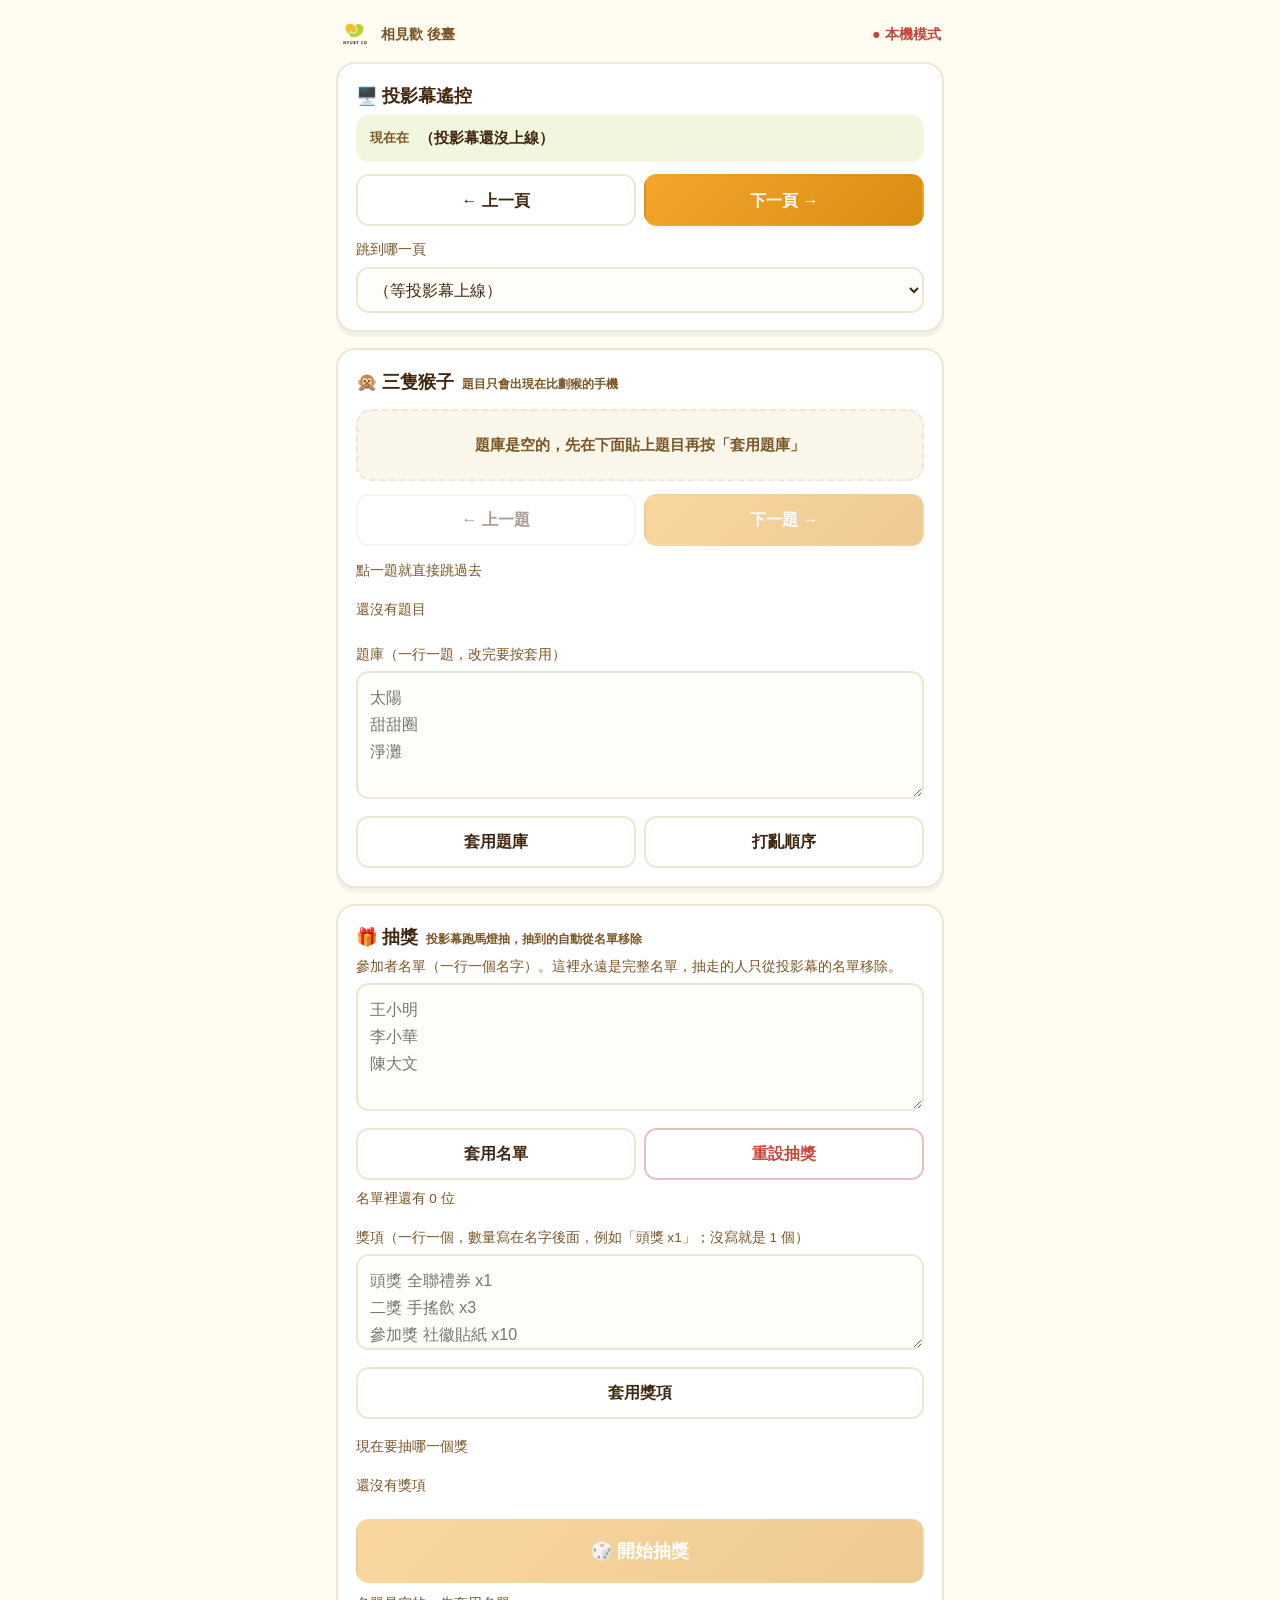
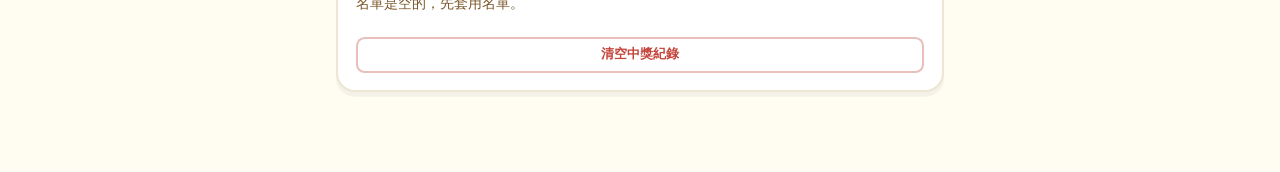
==== admin.html @ a70c1c54 "Add welcome party presentation site A four-part web presentation for the NTUST CDVC welcome party, d" ====
<!DOCTYPE html>
<html lang="zh-Hant">
<head>
<meta charset="UTF-8">
<meta name="viewport" content="width=device-width, initial-scale=1, viewport-fit=cover">
<title>後臺｜台科大崇德志工社 相見歡</title>
<meta name="robots" content="noindex">
<meta name="theme-color" content="#FFFCF2">
<link rel="icon" href="assets/logo1.webp">
<link rel="stylesheet" href="assets/theme.css">
<style>
  body{
    background:var(--cream);
    color:var(--ink);
    min-height:100vh;
    padding:env(safe-area-inset-top) env(safe-area-inset-right)
            env(safe-area-inset-bottom) env(safe-area-inset-left);
  }
  .wrap{width:100%;max-width:40rem;margin:0 auto;padding:1rem 1rem 4rem;}

  .top{
    display:flex;align-items:center;gap:.6rem;
    padding:.4rem .2rem 1rem;
    font-size:.9rem;font-weight:800;color:var(--ink-2);
  }
  .top img{width:2rem;height:auto;}
  .top .net{margin-left:auto;}
  .top .net.on{color:var(--green-dark);}
  .top .net.off{color:var(--err);}

  .card{
    background:var(--card);
    border:2px solid var(--line);
    border-radius:1.2rem;
    padding:1.1rem;
    margin-bottom:1rem;
    box-shadow:0 .3rem 0 rgba(51,51,51,.05);
  }
  .card > h2{
    margin:0 0 .3rem;
    font-size:1.1rem;font-weight:900;
    display:flex;align-items:baseline;gap:.5rem;
  }
  .card > h2 small{font-size:.75rem;font-weight:700;color:var(--ink-2);}
  .hint{margin:.2rem 0 .9rem;font-size:.85rem;color:var(--ink-2);line-height:1.6;}

  .row{display:flex;flex-wrap:wrap;gap:.5rem;}
  .row > *{flex:1 1 auto;}

  button{
    font:inherit;font-weight:800;cursor:pointer;
    padding:.7rem 1rem;border-radius:.8rem;
    border:2px solid var(--line);
    background:#fff;color:inherit;
  }
  button:hover{border-color:var(--ink-2);}
  button:active{transform:scale(.98);}
  button.go{
    border-color:transparent;color:#fff;
    background:linear-gradient(135deg,var(--orange),var(--orange-dark));
  }
  button.big{width:100%;padding:1rem;font-size:1.1rem;}
  button.mini{padding:.35rem .6rem;font-size:.8rem;border-radius:.55rem;}
  button.danger{color:var(--err);border-color:rgba(196,69,59,.35);}
  button[disabled]{opacity:.45;cursor:not-allowed;transform:none;}

  textarea,select,input{
    width:100%;font:inherit;
    padding:.7rem .8rem;
    border:2px solid var(--line);border-radius:.8rem;
    background:#FFFDF7;color:inherit;
  }
  textarea{min-height:8rem;resize:vertical;line-height:1.7;}
  textarea:focus,select:focus,input:focus{outline:none;border-color:var(--orange);background:#fff;}

  .now{
    display:flex;align-items:center;gap:.6rem;
    padding:.7rem .9rem;margin-bottom:.8rem;
    border-radius:.8rem;
    background:rgba(169,206,59,.16);
    font-size:.95rem;font-weight:800;
  }
  .now span{margin-left:auto;font-size:.8rem;font-weight:700;color:var(--ink-2);}

  .term{
    display:flex;align-items:center;justify-content:center;
    min-height:4.5rem;margin:.8rem 0;
    padding:.8rem;border-radius:1rem;
    background:#FFF8E6;border:2px solid var(--gold);
    font-size:2.1rem;font-weight:900;text-align:center;
    word-break:break-all;
  }
  .term.none{
    border-style:dashed;border-color:var(--line);background:#FAF6EA;
    font-size:.95rem;font-weight:800;color:var(--ink-2);
  }

  .chips{display:flex;flex-wrap:wrap;gap:.4rem;margin-top:.6rem;}
  .chips button{
    flex:0 0 auto;
    padding:.4rem .8rem;border-radius:999px;font-size:.9rem;
  }
  .chips button.on{
    background:var(--gold);border-color:var(--orange-dark);color:#fff;
  }
  .chips .i{opacity:.55;margin-right:.3rem;font-style:normal;}

  .won{
    list-style:none;margin:.8rem 0 0;padding:0;
    display:grid;gap:.35rem;
    max-height:14rem;overflow:auto;
  }
  .won li{
    display:flex;align-items:baseline;gap:.5rem;
    padding:.45rem .7rem;border-radius:.6rem;
    background:#FAF6EA;font-size:.92rem;
  }
  .won li b{font-weight:900;}
  .won li small{margin-left:auto;color:var(--ink-2);}

  .empty{font-size:.88rem;color:var(--ink-2);padding:.4rem 0;}
  .count{font-size:.85rem;color:var(--ink-2);margin-top:.5rem;}
</style>
</head>
<body>
<div class="wrap">

  <div class="top">
    <img src="assets/logo1.webp" alt="崇德志工社">
    <span>相見歡 後臺</span>
    <span class="net" id="netinfo">連線中…</span>
  </div>

  <!-- ---------- 遙控 ---------- -->
  <div class="card">
    <h2>🖥️ 投影幕遙控</h2>
    <div class="now">
      <span style="margin:0">現在在</span>
      <b id="nowlabel" style="flex:1">—</b>
      <span id="nowpos"></span>
    </div>
    <div class="row">
      <button type="button" id="c-prev">← 上一頁</button>
      <button type="button" class="go" id="c-next">下一頁 →</button>
    </div>
    <p class="hint" style="margin:.8rem 0 .4rem">跳到哪一頁</p>
    <select id="c-goto"><option>（等投影幕上線）</option></select>
  </div>

  <!-- ---------- 三隻猴子 ---------- -->
  <div class="card">
    <h2>🙊 三隻猴子 <small>題目只會出現在比劃猴的手機</small></h2>

    <div class="term none" id="m-now">還沒有題目</div>

    <div class="row">
      <button type="button" id="m-prev">← 上一題</button>
      <button type="button" class="go" id="m-next">下一題 →</button>
    </div>

    <p class="hint" style="margin:.9rem 0 .3rem">點一題就直接跳過去</p>
    <div class="chips" id="m-chips"></div>

    <p class="hint" style="margin:1.1rem 0 .3rem">題庫（一行一題，改完要按套用）</p>
    <textarea id="m-text" placeholder="太陽&#10;甜甜圈&#10;淨灘"></textarea>
    <div class="row" style="margin-top:.6rem">
      <button type="button" id="m-apply">套用題庫</button>
      <button type="button" id="m-shuffle">打亂順序</button>
    </div>
  </div>

  <!-- ---------- 抽獎 ---------- -->
  <div class="card">
    <h2>🎁 抽獎 <small>投影幕跑馬燈抽，抽到的自動從名單移除</small></h2>

    <p class="hint" style="margin:0 0 .3rem">參加者名單（一行一個名字）。這裡永遠是完整名單，抽走的人只從投影幕的名單移除。</p>
    <textarea id="l-names" placeholder="王小明&#10;李小華&#10;陳大文"></textarea>
    <div class="row" style="margin-top:.6rem">
      <button type="button" id="l-apply">套用名單</button>
      <button type="button" class="danger" id="l-reset">重設抽獎</button>
    </div>
    <p class="count" id="l-count">名單裡還有 0 位</p>

    <p class="hint" style="margin:1.1rem 0 .3rem">
      獎項（一行一個，數量寫在名字後面，例如「頭獎 x1」；沒寫就是 1 個）</p>
    <textarea id="l-prizes" style="min-height:6rem"
      placeholder="頭獎 全聯禮券 x1&#10;二獎 手搖飲 x3&#10;參加獎 社徽貼紙 x10"></textarea>
    <div class="row" style="margin-top:.6rem">
      <button type="button" id="l-papply">套用獎項</button>
    </div>

    <p class="hint" style="margin:1.1rem 0 .3rem">現在要抽哪一個獎</p>
    <div class="chips" id="l-chips"></div>

    <button type="button" class="go big" id="l-draw" style="margin-top:1rem">🎲 開始抽獎</button>
    <p class="hint" id="l-note" style="margin:.6rem 0 0">
      投影幕要先翻到「★ 抽獎進行中」那一頁，按下去才會跑。</p>

    <ul class="won" id="l-won"></ul>
    <div class="row" style="margin-top:.6rem">
      <button type="button" class="mini danger" id="l-clear">清空中獎紀錄</button>
    </div>
  </div>

</div>

<script src="assets/settings.js"></script>
<script src="assets/firebase-config.js"></script>
<script src="assets/monkeys-data.js"></script>
<script src="assets/net.js"></script>
<script>
(function () {
  "use strict";

  var NET = window.CDVC_NET;
  var MONKEY = window.CDVC_MONKEYS;

  var $ = function (id) { return document.getElementById(id); };

  function esc(s) {
    return String(s == null ? "" : s).replace(/[&<>"]/g, function (c) {
      return { "&": "&amp;", "<": "&lt;", ">": "&gt;", '"': "&quot;" }[c];
    });
  }

  /** Firebase 讀回來的陣列有時候會變成物件，統一攤成陣列 */
  function list(v) {
    if (!v) { return []; }
    if (Array.isArray(v)) { return v.filter(function (x) { return x != null; }); }
    return Object.keys(v).map(function (k) { return v[k]; }).filter(function (x) { return x != null; });
  }

  /** 多行文字 → 陣列，空行和前後空白都清掉 */
  function lines(text) {
    return String(text || "").split(/\r?\n/)
      .map(function (s) { return s.trim(); })
      .filter(function (s) { return s.length; });
  }

  var monkey = { terms: [], at: 0 };
  var lottery = {};
  var outline = [];
  var state = null;

  // 使用者一旦動過輸入框，就不要再被資料庫的內容蓋掉
  var touched = { names: false, prizes: false, terms: false };

  /* ============================================================
     遙控
     ============================================================ */

  /**
   * 指令的序號。投影幕靠它擋掉重播，所以每一筆都必須比上一筆大。
   * 連按兩下會落在同一毫秒，光用 Date.now() 第二下就被當成重複吃掉了。
   */
  var seq = 0;
  function nextSeq() {
    seq = Math.max(Date.now(), seq + 1);
    return seq;
  }

  function control(cmd, n) {
    NET.set("control", { seq: nextSeq(), cmd: cmd, n: n === undefined ? null : n });
  }

  $("c-prev").addEventListener("click", function () { control("prev"); });
  $("c-next").addEventListener("click", function () { control("next"); });
  $("c-goto").addEventListener("change", function (e) {
    if (e.target.value === "") { return; }
    control("goto", +e.target.value);
  });

  function renderRemote() {
    $("nowlabel").textContent = state ? state.label : "（投影幕還沒上線）";
    $("nowpos").textContent = state ? (state.i + 1) + " / " + state.total : "";

    var sel = $("c-goto");
    if (!outline.length) { return; }
    if (sel.options.length !== outline.length + 1) {
      sel.innerHTML = '<option value="">— 選一頁 —</option>' +
        outline.map(function (o, n) {
          return '<option value="' + n + '">' + (n + 1) + "　" + esc(o.label) + "</option>";
        }).join("");
    }
    sel.value = state ? String(state.i) : "";
  }

  /* ============================================================
     三隻猴子
     ============================================================ */
  function terms() { return list(monkey.terms); }

  function termAt() {
    var t = terms();
    if (!t.length) { return 0; }
    return Math.min(Math.max(monkey.at || 0, 0), t.length - 1);
  }

  function setMonkey(patch) {
    NET.update("monkey", patch);
  }

  function renderMonkey() {
    var t = terms();
    var at = termAt();

    var now = $("m-now");
    if (t.length) {
      now.className = "term";
      now.textContent = t[at];
    } else {
      now.className = "term none";
      now.textContent = "題庫是空的，先在下面貼上題目再按「套用題庫」";
    }

    $("m-prev").disabled = !t.length || at <= 0;
    $("m-next").disabled = !t.length || at >= t.length - 1;

    $("m-chips").innerHTML = t.map(function (x, n) {
      return '<button type="button" class="' + (n === at ? "on" : "") + '" data-term="' + n + '">' +
        '<i class="i">' + (n + 1) + "</i>" + esc(x) + "</button>";
    }).join("") || '<span class="empty">還沒有題目</span>';

    if (!touched.terms) { $("m-text").value = t.join("\n"); }
  }

  /**
   * 換題。先改本機再送出去，按鈕才會即時有反應——
   * 不然連按兩下的時候，第二下讀到的還是資料庫回來之前的舊題號。
   */
  function goTerm(n) {
    var t = terms();
    if (!t.length) { return; }
    monkey.at = Math.min(Math.max(n, 0), t.length - 1);
    renderMonkey();
    setMonkey({ at: monkey.at });
  }

  $("m-prev").addEventListener("click", function () { goTerm(termAt() - 1); });
  $("m-next").addEventListener("click", function () { goTerm(termAt() + 1); });

  $("m-chips").addEventListener("click", function (e) {
    var b = e.target.closest("[data-term]");
    if (b) { goTerm(+b.dataset.term); }
  });

  $("m-text").addEventListener("input", function () { touched.terms = true; });

  $("m-apply").addEventListener("click", function () {
    var t = lines($("m-text").value);
    if (!t.length) { return; }
    touched.terms = false;
    NET.set("monkey", { terms: t, at: 0 });
  });

  $("m-shuffle").addEventListener("click", function () {
    var t = terms().slice();
    for (var n = t.length - 1; n > 0; n--) {
      var k = Math.floor(Math.random() * (n + 1));
      var tmp = t[n]; t[n] = t[k]; t[k] = tmp;
    }
    touched.terms = false;
    NET.set("monkey", { terms: t, at: 0 });
  });

  /* ============================================================
     抽獎
     ============================================================ */
  function pool() { return list(lottery.pool); }        // 還沒被抽走的
  function roster() { return list(lottery.roster); }    // 當初貼上來的完整名單
  function prizes() { return list(lottery.prizes); }
  function history() { return list(lottery.history); }

  /** 「頭獎 全聯禮券 x3」→ { name:"頭獎 全聯禮券", count:3 } */
  function parsePrize(line) {
    var m = line.match(/^(.*?)[\s,，]*[x×*]\s*(\d+)$/i);
    if (m && m[1].trim()) { return { name: m[1].trim(), count: +m[2] }; }
    return { name: line, count: 1 };
  }

  function prizeText(p) {
    return p.name + (p.count > 1 ? " x" + p.count : "");
  }

  function renderLottery() {
    var names = pool();
    var ps = prizes();
    var won = history();
    var at = Math.min(Math.max(lottery.prizeAt || 0, 0), Math.max(ps.length - 1, 0));

    $("l-count").textContent = "名單裡還有 " + names.length + " 位"
      + (won.length ? "，已抽出 " + won.length + " 位" : "");

    // 輸入框放的是完整名單，不是抽剩的——不然抽過幾輪之後就沒辦法把人放回去了。
    // 還沒存過 roster 的舊房間就先用現有名單頂著，至少不會開起來是空的。
    var all = roster().length ? roster() : names;
    if (!touched.names && all.length) { $("l-names").value = all.join("\n"); }
    if (!touched.prizes && ps.length) { $("l-prizes").value = ps.map(prizeText).join("\n"); }

    $("l-chips").innerHTML = ps.map(function (p, n) {
      var got = won.filter(function (h) { return h.prize === p.name; }).length;
      return '<button type="button" class="' + (n === at ? "on" : "") + '" data-prize="' + n + '">' +
        esc(p.name) + "（" + got + "/" + (p.count || 1) + "）</button>";
    }).join("") || '<span class="empty">還沒有獎項</span>';

    // 抽滿了還是讓你抽（現場臨時加碼很常見），只是先提醒一聲
    var p = ps[at];
    var got = p ? won.filter(function (h) { return h.prize === p.name; }).length : 0;

    $("l-draw").disabled = !names.length;
    $("l-note").textContent =
      !names.length ? "名單是空的，先套用名單。"
      : (p && got >= (p.count || 1))
        ? "「" + p.name + "」已經抽滿 " + got + " 位了，要不要換下一個獎？"
        : "投影幕要先翻到「★ 抽獎進行中」那一頁，按下去才會跑。";

    $("l-won").innerHTML = won.slice().reverse().map(function (h) {
      return "<li><b>" + esc(h.name) + "</b><small>" + esc(h.prize || "") + "</small></li>";
    }).join("");
  }

  $("l-names").addEventListener("input", function () { touched.names = true; });
  $("l-prizes").addEventListener("input", function () { touched.prizes = true; });

  /** 名單同時寫兩份：roster 是原始名單，pool 是還沒被抽走的 */
  function applyNames() {
    var names = lines($("l-names").value);
    touched.names = false;
    NET.set("lottery/roster", names);
    NET.set("lottery/pool", names);
    return names;
  }

  $("l-apply").addEventListener("click", applyNames);

  $("l-papply").addEventListener("click", function () {
    touched.prizes = false;
    NET.set("lottery/prizes", lines($("l-prizes").value).map(parsePrize));
    NET.set("lottery/prizeAt", 0);
  });

  $("l-chips").addEventListener("click", function (e) {
    var b = e.target.closest("[data-prize]");
    if (b) { NET.set("lottery/prizeAt", +b.dataset.prize); }
  });

  $("l-draw").addEventListener("click", function () {
    NET.set("lottery/draw", { seq: nextSeq() });
  });

  $("l-clear").addEventListener("click", function () {
    if (!confirm("清空中獎紀錄？名單不會變。")) { return; }
    NET.remove("lottery/history");
  });

  $("l-reset").addEventListener("click", function () {
    if (!confirm("重設抽獎：所有人放回名單，中獎紀錄全部清掉。確定？")) { return; }
    applyNames();
    NET.remove("lottery/history");
  });

  /* ============================================================
     連線
     ============================================================ */
  NET.onStatus = function (ok) {
    var el = $("netinfo");
    el.textContent = ok ? "● 已連線" : "● 連線中斷";
    el.className = "net " + (ok ? "on" : "off");
  };

  NET.init("admin").then(function (r) {
    if (r.mode === "local") {
      $("netinfo").textContent = "● 本機模式";
      $("netinfo").className = "net off";
    }

    NET.on("outline", function (o) { outline = list(o); renderRemote(); });
    NET.on("state", function (s) { state = s; renderRemote(); });

    NET.on("monkey", function (m) {
      monkey = m || { terms: [], at: 0 };
      renderMonkey();
    });

    NET.on("lottery", function (l) {
      lottery = l || {};
      renderLottery();
    });

    // 第一次開後臺時資料庫是空的，把預設題庫推上去，投影幕和手機才有東西可用
    setTimeout(function () {
      if (!terms().length) {
        NET.set("monkey", { terms: MONKEY.TERMS, at: 0 });
      }
    }, 1200);

    renderRemote();
    renderMonkey();
    renderLottery();
  });
})();
</script>
</body>
</html>
---- assets/theme.css ----
:root{
  /* 社團色 */
  --orange:#F2A72C;
  --orange-dark:#D98C12;
  --green:#A9CE3B;
  --green-dark:#82A821;
  --cream:#FFFCF2;
  --card:#ffffff;
  --line:#EDE6D4;
  --err:#C4453B;

  /* 藏寶圖：曬過太陽的舊紙，配金、火橘、海水青。
     投影幕用亮底，後排看得比深色底清楚，也更像一張地圖。 */
  --paper:#FDF2D8;
  --paper-2:#F7E3B4;
  --paper-3:#EED49A;
  --ink:#40260F;          /* 主文字：墨咖啡 */
  --ink-2:#7A5526;        /* 次要文字 */
  --ink-soft:#7A5526;     /* 手機端沿用的舊名字 */
  --gold:#E9A317;
  --amber:#F2A72C;
  --flame:#E2621C;
  --teal:#0E8C8F;

  --font:"Noto Sans TC","PingFang TC","Microsoft JhengHei",-apple-system,
         BlinkMacSystemFont,"Segoe UI",sans-serif;
}

*,*::before,*::after{box-sizing:border-box;}

body{
  margin:0;
  font-family:var(--font);
  line-height:1.6;
  -webkit-font-smoothing:antialiased;
}

[hidden]{display:none!important;}

/* ---------- 按鈕 ---------- */
.btn{
  display:inline-flex;
  align-items:center;
  justify-content:center;
  gap:.45rem;
  padding:.8rem 1.6rem;
  border:none;
  border-radius:999px;
  background:linear-gradient(135deg,var(--orange),var(--orange-dark));
  color:#fff;
  font-family:inherit;
  font-size:1.02rem;
  font-weight:900;
  letter-spacing:.04em;
  cursor:pointer;
  text-decoration:none;
  box-shadow:0 .3rem .7rem rgba(217,140,18,.35);
  transition:transform .18s ease, box-shadow .18s ease, filter .18s ease;
}
.btn:hover{transform:translateY(-.15rem);box-shadow:0 .5rem 1rem rgba(217,140,18,.4);}
.btn:focus-visible{outline:3px solid var(--ink);outline-offset:3px;}
.btn[disabled]{filter:grayscale(.6);opacity:.6;cursor:not-allowed;transform:none;}

.btn--ghost{
  background:transparent;
  color:var(--ink-soft);
  border:2px solid var(--line);
  box-shadow:none;
  font-weight:700;
  font-size:.9rem;
  padding:.6rem 1.2rem;
}
.btn--ghost:hover{color:var(--ink);border-color:var(--ink-soft);box-shadow:none;}

/* ---------- QR ---------- */
.qr{
  display:block;
  background:#fff;
  border-radius:.75rem;
  padding:.5rem;
  line-height:0;
}
.qr svg{display:block;width:100%;height:auto;}

@media (prefers-reduced-motion:reduce){
  *{transition:none!important;animation:none!important;}
}
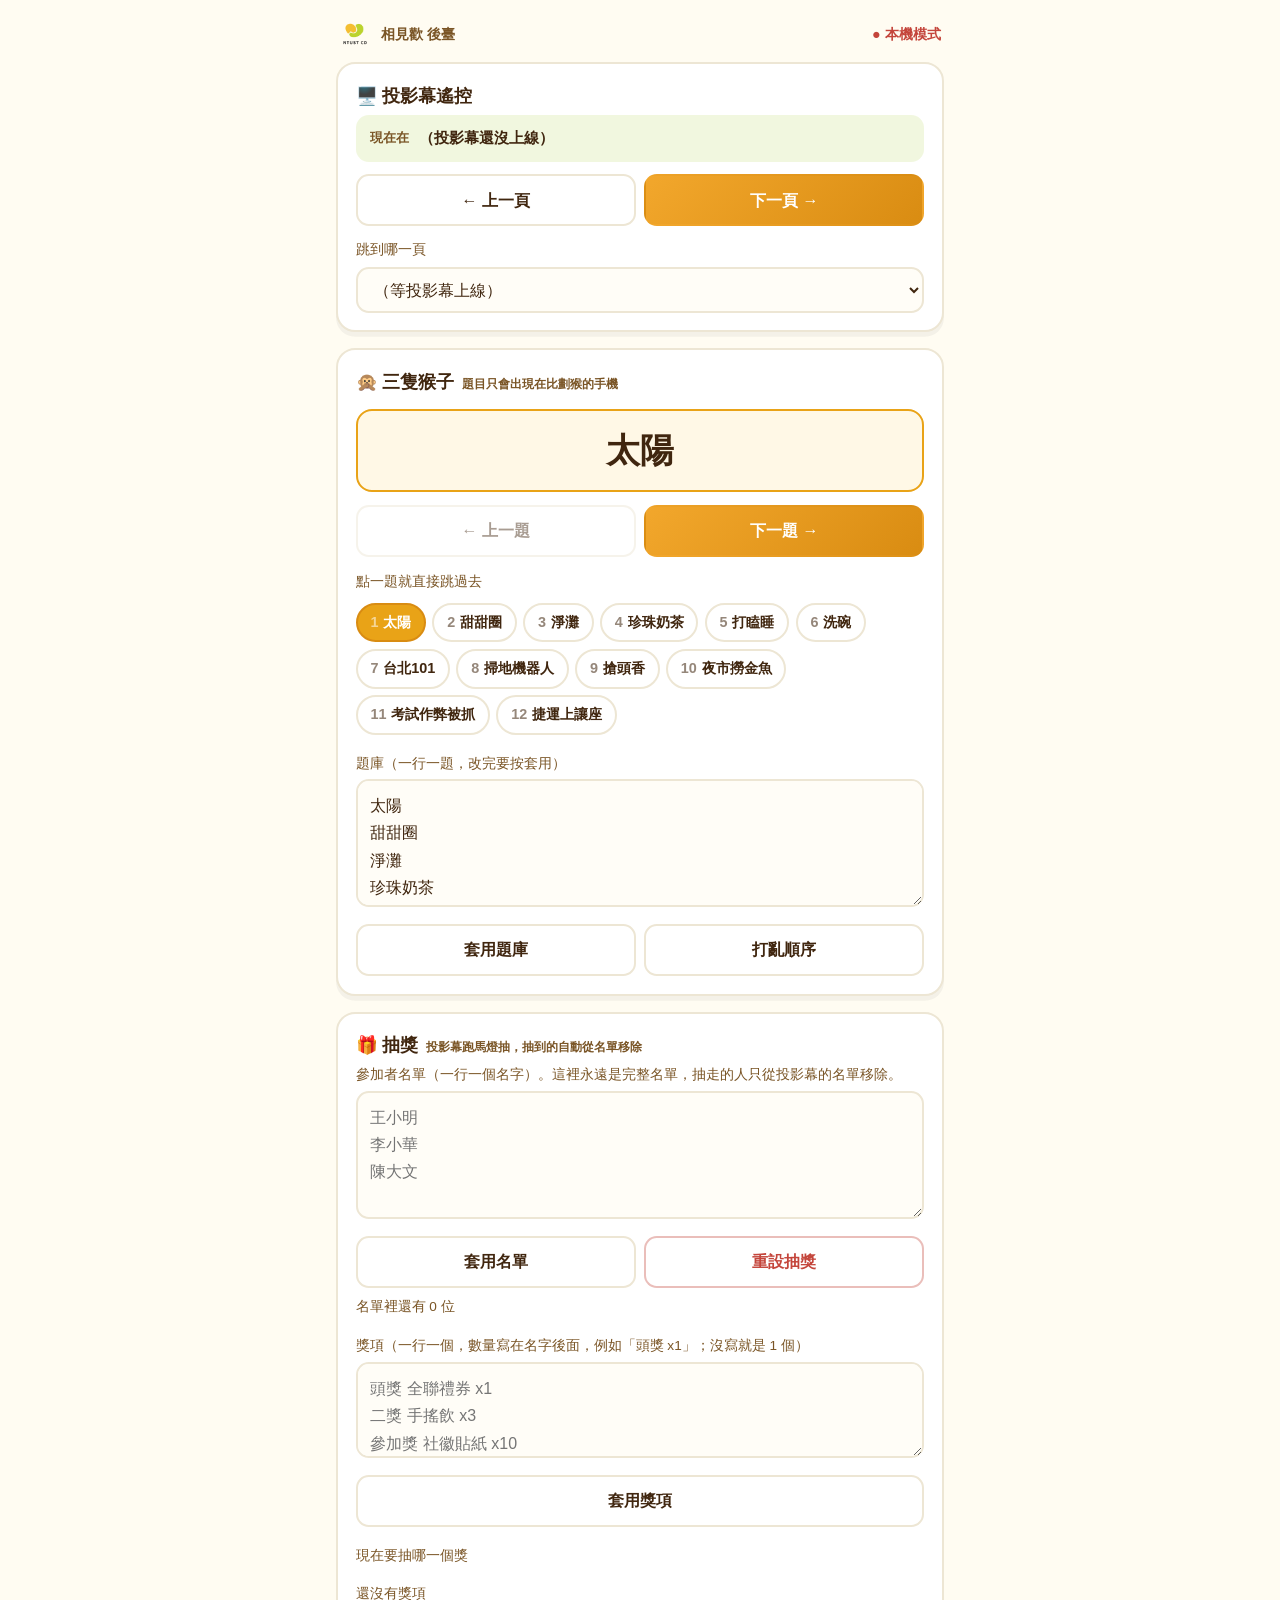
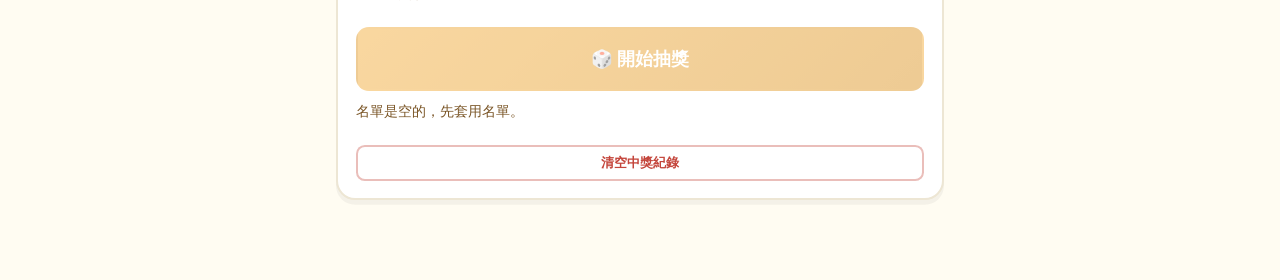
==== commit 0b6d4b8a: "Require an approved Google account for the admin page The admin page holds the monkey term bank and " ====
--- a/admin.html
+++ b/admin.html
@@ -120,6 +120,64 @@
 
   .empty{font-size:.88rem;color:var(--ink-2);padding:.4rem 0;}
   .count{font-size:.85rem;color:var(--ink-2);margin-top:.5rem;}
+
+  /* ---------- 登入／等待核可 ---------- */
+  .gate{
+    background:var(--card);
+    border:2px solid var(--line);
+    border-radius:1.2rem;
+    padding:1.6rem 1.3rem;
+    text-align:center;
+    box-shadow:0 .3rem 0 rgba(51,51,51,.05);
+  }
+  .gate h2{margin:0 0 .5rem;font-size:1.2rem;font-weight:900;}
+  .gate p{margin:0 0 1rem;font-size:.92rem;line-height:1.7;color:var(--ink-2);}
+  .gate .who{
+    display:flex;align-items:center;gap:.7rem;
+    text-align:left;
+    padding:.7rem .9rem;margin-bottom:1rem;
+    border-radius:.8rem;background:#FAF6EA;
+  }
+  .gate .who img{width:2.4rem;height:2.4rem;border-radius:50%;flex:none;}
+  .gate .who b{display:block;font-size:.95rem;}
+  .gate .who small{color:var(--ink-2);font-size:.82rem;word-break:break-all;}
+
+  .gbtn{
+    display:inline-flex;align-items:center;justify-content:center;gap:.6rem;
+    width:100%;padding:.85rem 1rem;
+    border:2px solid var(--line);border-radius:.8rem;
+    background:#fff;font-size:1rem;font-weight:800;
+  }
+  .gbtn svg{width:1.2rem;height:1.2rem;flex:none;}
+
+  .uid{
+    display:block;margin:.5rem 0 0;
+    padding:.6rem .7rem;border-radius:.6rem;
+    background:#F4EFE0;border:1px dashed var(--line);
+    font-family:ui-monospace,SFMono-Regular,Menlo,Consolas,monospace;
+    font-size:.82rem;word-break:break-all;text-align:left;
+    -webkit-user-select:all;user-select:all;
+  }
+  .err{
+    margin:.8rem 0 0;padding:.6rem .8rem;border-radius:.6rem;
+    background:rgba(196,69,59,.1);color:var(--err);
+    font-size:.85rem;font-weight:700;line-height:1.6;
+  }
+
+  /* ---------- 管理員清單 ---------- */
+  .people{list-style:none;margin:.6rem 0 0;padding:0;display:grid;gap:.4rem;}
+  .people li{
+    display:flex;align-items:center;gap:.6rem;
+    padding:.55rem .75rem;border-radius:.7rem;
+    background:#FAF6EA;font-size:.9rem;
+  }
+  .people li.wait{background:rgba(242,167,44,.16);}
+  .people li .t{flex:1;min-width:0;}
+  .people li b{display:block;font-weight:800;}
+  .people li small{color:var(--ink-2);font-size:.8rem;word-break:break-all;}
+  .people li .me{
+    flex:none;font-size:.75rem;font-weight:800;color:var(--green-dark);
+  }
 </style>
 </head>
 <body>
@@ -130,6 +188,12 @@
     <span>相見歡 後臺</span>
     <span class="net" id="netinfo">連線中…</span>
   </div>
+
+  <!-- ---------- 登入／等待核可 ---------- -->
+  <div id="gate" hidden></div>
+
+  <!-- 核可之前完全不渲染，題庫和名單都不會出現在畫面上 -->
+  <div id="app" hidden>
 
   <!-- ---------- 遙控 ---------- -->
   <div class="card">
@@ -202,6 +266,19 @@
     </div>
   </div>
 
+  <!-- ---------- 管理員 ---------- -->
+  <div class="card" id="a-card" hidden>
+    <h2>👥 後臺管理員 <small>誰可以打開這一頁</small></h2>
+    <div id="a-pending"></div>
+    <ul class="people" id="a-list"></ul>
+    <p class="hint" style="margin:.9rem 0 0" id="a-me"></p>
+    <div class="row" style="margin-top:.6rem">
+      <button type="button" class="mini" id="a-out">登出</button>
+    </div>
+  </div>
+
+  </div><!-- #app -->
+
 </div>
 
 <script src="assets/settings.js"></script>
@@ -366,10 +443,16 @@
   /* ============================================================
      抽獎
      ============================================================ */
-  function pool() { return list(lottery.pool); }        // 還沒被抽走的
-  function roster() { return list(lottery.roster); }    // 當初貼上來的完整名單
+  function roster() { return list(lottery.roster); }    // 貼上來的完整名單
   function prizes() { return list(lottery.prizes); }
   function history() { return list(lottery.history); }
+
+  /** 還沒中獎的人 = 名單減掉已經抽出去的（跟投影幕同一套算法） */
+  function pool() {
+    var won = {};
+    history().forEach(function (h) { if (h && h.name) { won[h.name] = true; } });
+    return roster().filter(function (n) { return !won[n]; });
+  }
 
   /** 「頭獎 全聯禮券 x3」→ { name:"頭獎 全聯禮券", count:3 } */
   function parsePrize(line) {
@@ -391,9 +474,8 @@
     $("l-count").textContent = "名單裡還有 " + names.length + " 位"
       + (won.length ? "，已抽出 " + won.length + " 位" : "");
 
-    // 輸入框放的是完整名單，不是抽剩的——不然抽過幾輪之後就沒辦法把人放回去了。
-    // 還沒存過 roster 的舊房間就先用現有名單頂著，至少不會開起來是空的。
-    var all = roster().length ? roster() : names;
+    // 輸入框放的是完整名單，不是抽剩的——不然抽過幾輪之後就沒辦法把人放回去了
+    var all = roster();
     if (!touched.names && all.length) { $("l-names").value = all.join("\n"); }
     if (!touched.prizes && ps.length) { $("l-prizes").value = ps.map(prizeText).join("\n"); }
 
@@ -422,12 +504,20 @@
   $("l-names").addEventListener("input", function () { touched.names = true; });
   $("l-prizes").addEventListener("input", function () { touched.prizes = true; });
 
-  /** 名單同時寫兩份：roster 是原始名單，pool 是還沒被抽走的 */
+  /**
+   * 套用名單。同名的只留一份——名單是靠名字比對誰中過獎的，
+   * 重複的名字會一起被消掉，不如一開始就不要有。
+   */
   function applyNames() {
-    var names = lines($("l-names").value);
+    var seen = {};
+    var names = lines($("l-names").value).filter(function (n) {
+      if (seen[n]) { return false; }
+      seen[n] = true;
+      return true;
+    });
+
     touched.names = false;
     NET.set("lottery/roster", names);
-    NET.set("lottery/pool", names);
     return names;
   }
 
@@ -487,17 +577,155 @@
       renderLottery();
     });
 
-    // 第一次開後臺時資料庫是空的，把預設題庫推上去，投影幕和手機才有東西可用
+    renderRemote();
+    renderMonkey();
+    renderLottery();
+
+    // 本機模式沒有資料庫要保護，登入那一套整個跳過
+    if (!NET.auth.enabled) { openUp(); return; }
+
+    NET.onAuth(renderGate);
+  });
+
+  /* ============================================================
+     登入與核可
+     ============================================================ */
+  var opened = false;
+
+  /** 過了關卡才開始渲染內容，也才開始訂閱管理員名單 */
+  function openUp() {
+    if (opened) { return; }
+    opened = true;
+
+    $("gate").hidden = true;
+    $("app").hidden = false;
+
+    // 第一次開後臺時資料庫是空的，把預設題庫推上去，投影幕和手機才有東西可用。
+    // 要等核可過才推，不然寫入會被規則擋掉。
     setTimeout(function () {
       if (!terms().length) {
         NET.set("monkey", { terms: MONKEY.TERMS, at: 0 });
       }
     }, 1200);
 
-    renderRemote();
-    renderMonkey();
-    renderLottery();
-  });
+    if (!NET.auth.enabled) { return; }
+
+    $("a-card").hidden = false;
+    NET.onAdmins(function (m) { admins = m || {}; renderPeople(); });
+    NET.onRequests(function (m) { requests = m || {}; renderPeople(); });
+  }
+
+  var admins = {};
+  var requests = {};
+
+  var GOOGLE_MARK =
+    '<svg viewBox="0 0 48 48" aria-hidden="true">' +
+      '<path fill="#EA4335" d="M24 9.5c3.5 0 6.6 1.2 9 3.6l6.7-6.7C35.6 2.6 30.2 0 24 0 14.6 0 6.5 5.4 2.6 13.2l7.8 6.1C12.3 13.2 17.6 9.5 24 9.5z"/>' +
+      '<path fill="#4285F4" d="M46.98 24.55c0-1.6-.15-3.15-.42-4.64H24v9.02h12.94c-.56 2.9-2.2 5.36-4.68 7.02l7.55 5.86c4.42-4.08 6.97-10.09 6.97-17.26z"/>' +
+      '<path fill="#FBBC05" d="M10.4 28.7a14.4 14.4 0 0 1 0-9.4l-7.8-6.1a24 24 0 0 0 0 21.6l7.8-6.1z"/>' +
+      '<path fill="#34A853" d="M24 48c6.5 0 11.9-2.14 15.88-5.83l-7.55-5.86c-2.1 1.42-4.8 2.26-8.33 2.26-6.4 0-11.7-3.7-13.6-9.77l-7.8 6.1C6.5 42.6 14.6 48 24 48z"/>' +
+    '</svg>';
+
+  function renderGate(a) {
+    if (a.approved) { openUp(); renderPeople(); return; }
+
+    $("app").hidden = true;
+    $("gate").hidden = false;
+
+    var err = a.error ? '<p class="err">' + esc(a.error) + "</p>" : "";
+
+    // 還在問 Firebase 有沒有人登入，先不要閃一下登入畫面
+    if (!a.ready) {
+      $("gate").innerHTML = '<div class="gate"><p>檢查登入狀態⋯</p></div>';
+      return;
+    }
+
+    if (!a.user) {
+      $("gate").innerHTML =
+        '<div class="gate">' +
+          "<h2>🔒 後臺需要登入</h2>" +
+          "<p>題庫、抽獎名單都在這一頁，只有社團核可過的帳號進得來。</p>" +
+          '<button type="button" class="gbtn" id="g-in">' + GOOGLE_MARK + "用 Google 帳號登入</button>" +
+          err +
+        "</div>";
+      return;
+    }
+
+    // 登入了但還沒核可
+    $("gate").innerHTML =
+      '<div class="gate">' +
+        '<div class="who">' +
+          (a.user.photo ? '<img src="' + esc(a.user.photo) + '" alt="">' : "") +
+          "<div><b>" + esc(a.user.name || a.user.email) + "</b>" +
+            "<small>" + esc(a.user.email) + "</small></div>" +
+        "</div>" +
+        "<h2>⏳ 等社團核可</h2>" +
+        "<p>已經把你加進申請清單了。請找任何一位現任管理員，" +
+          "在他的後臺按一下核可，這一頁就會自己打開，不用重整。</p>" +
+        "<p style=\"margin-bottom:.3rem\">還沒有任何管理員的話，" +
+          "要在 Firebase 主控台的 Realtime Database 手動建一筆 " +
+          "<code>admins/&lt;下面這串&gt;</code>：</p>" +
+        '<code class="uid">' + esc(a.user.uid) + "</code>" +
+        err +
+        '<div class="row" style="margin-top:1rem">' +
+          '<button type="button" class="mini" id="g-out">換一個帳號</button>' +
+        "</div>" +
+      "</div>";
+  }
+
+  function renderPeople() {
+    if (!NET.auth.enabled) { return; }
+
+    var me = NET.auth.user || {};
+
+    var waiting = Object.keys(requests);
+    $("a-pending").innerHTML = waiting.length
+      ? '<p class="hint" style="margin:.6rem 0 .3rem">等待核可</p>' +
+        '<ul class="people">' +
+          waiting.map(function (uid) {
+            var q = requests[uid] || {};
+            return '<li class="wait"><div class="t"><b>' + esc(q.name || q.email) + "</b>" +
+              "<small>" + esc(q.email) + "</small></div>" +
+              '<button type="button" class="mini" data-ok="' + esc(uid) + '">核可</button>' +
+              '<button type="button" class="mini danger" data-no="' + esc(uid) + '">拒絕</button></li>';
+          }).join("") +
+        "</ul>"
+      : "";
+
+    var uids = Object.keys(admins);
+    $("a-list").innerHTML = uids.map(function (uid) {
+      var p = admins[uid] || {};
+      var isMe = uid === me.uid;
+      return "<li><div class=\"t\"><b>" + esc(p.name || p.email || uid) + "</b>" +
+        "<small>" + esc(p.email || "") + "</small></div>" +
+        (isMe
+          ? '<span class="me">你</span>'
+          : '<button type="button" class="mini danger" data-rm="' + esc(uid) + '">移除</button>') +
+        "</li>";
+    }).join("") || '<span class="empty">名單是空的</span>';
+
+    $("a-me").textContent = "你現在是用 " + (me.email || "") + " 登入。";
+  }
+
+  document.addEventListener("click", function (e) {
+    var el = e.target.closest("#g-in, #g-out, #a-out, [data-ok], [data-no], [data-rm]");
+    if (!el) { return; }
+
+    if (el.id === "g-in") { NET.signIn(); return; }
+    if (el.id === "g-out" || el.id === "a-out") { NET.signOut().then(reload); return; }
+
+    if (el.dataset.ok) { NET.approve(el.dataset.ok, requests[el.dataset.ok]); return; }
+    if (el.dataset.no) { NET.reject(el.dataset.no); return; }
+    if (el.dataset.rm) {
+      var p = admins[el.dataset.rm] || {};
+      if (confirm("把 " + (p.email || el.dataset.rm) + " 從管理員名單移除？")) {
+        NET.revoke(el.dataset.rm);
+      }
+    }
+  });
+
+  /** 登出之後乾脆整頁重來，才不會有上一個人的資料留在畫面上 */
+  function reload() { location.reload(); }
 })();
 </script>
 </body>
